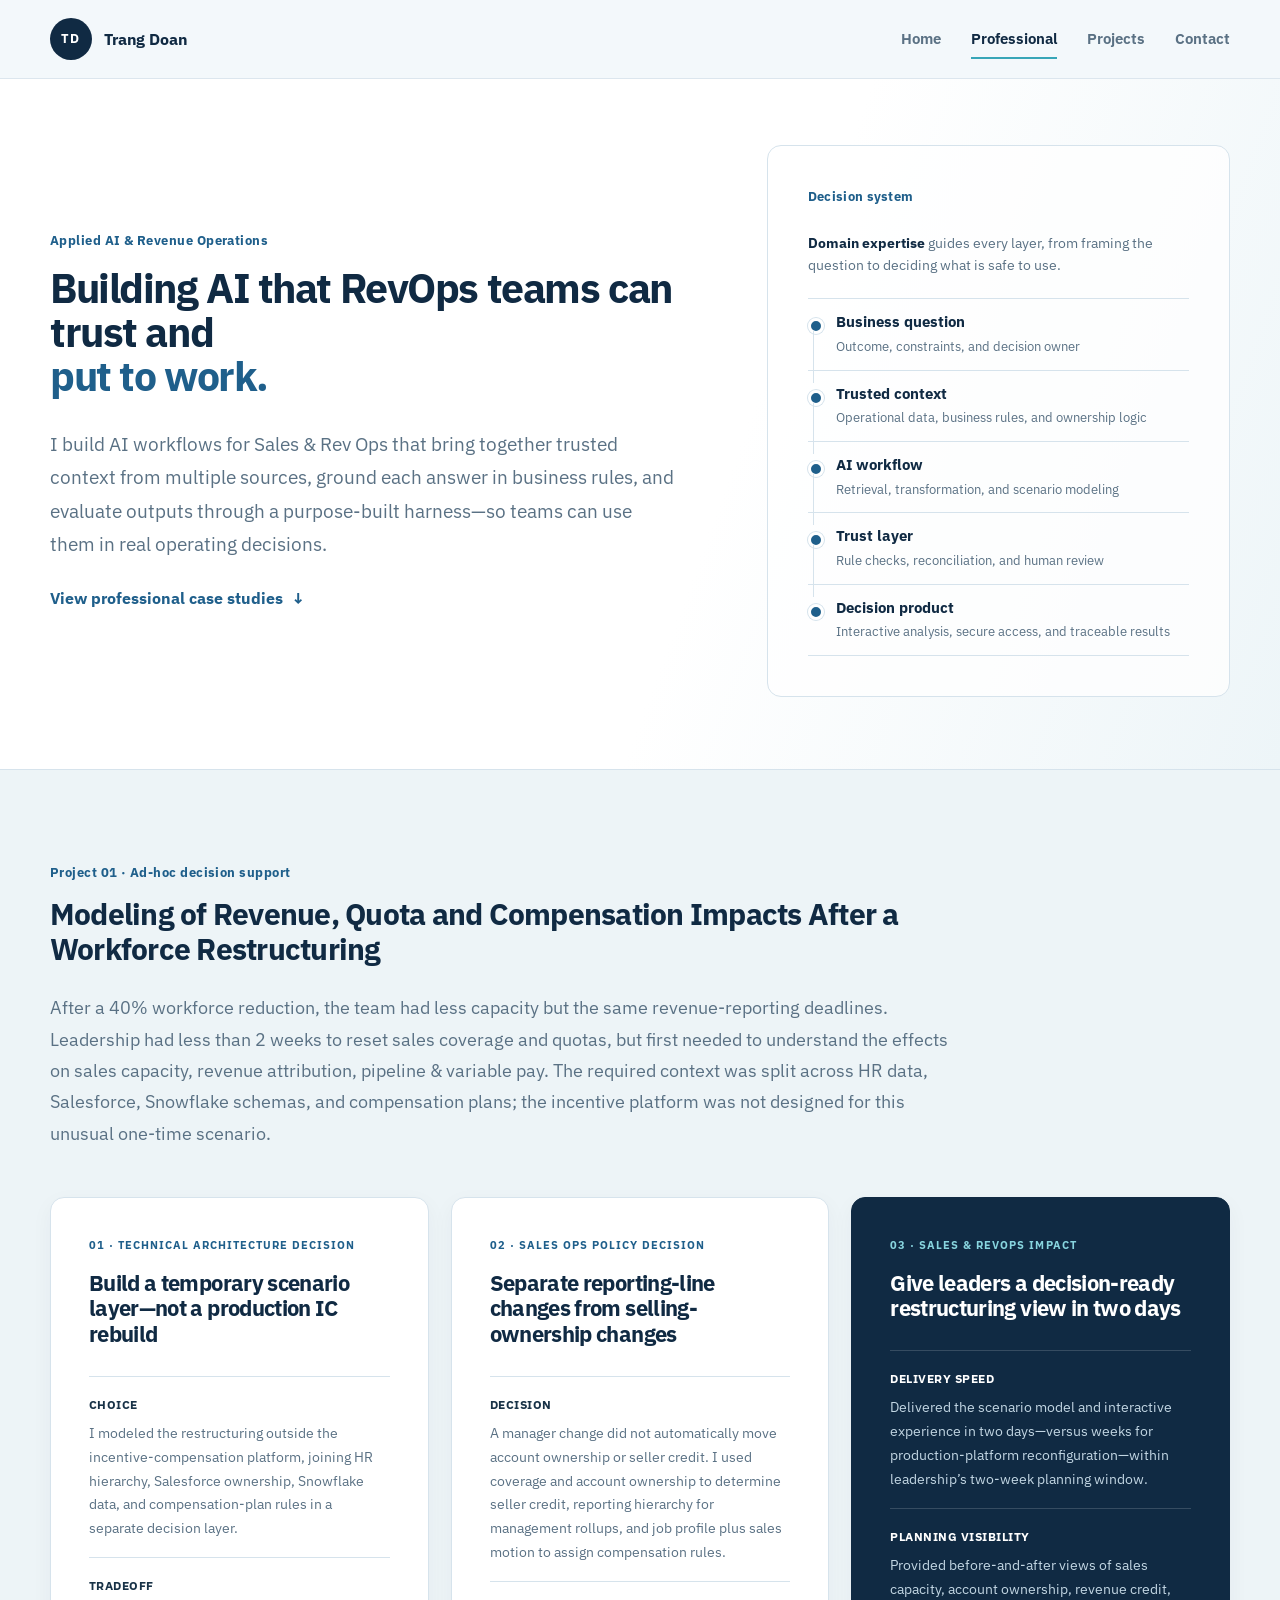
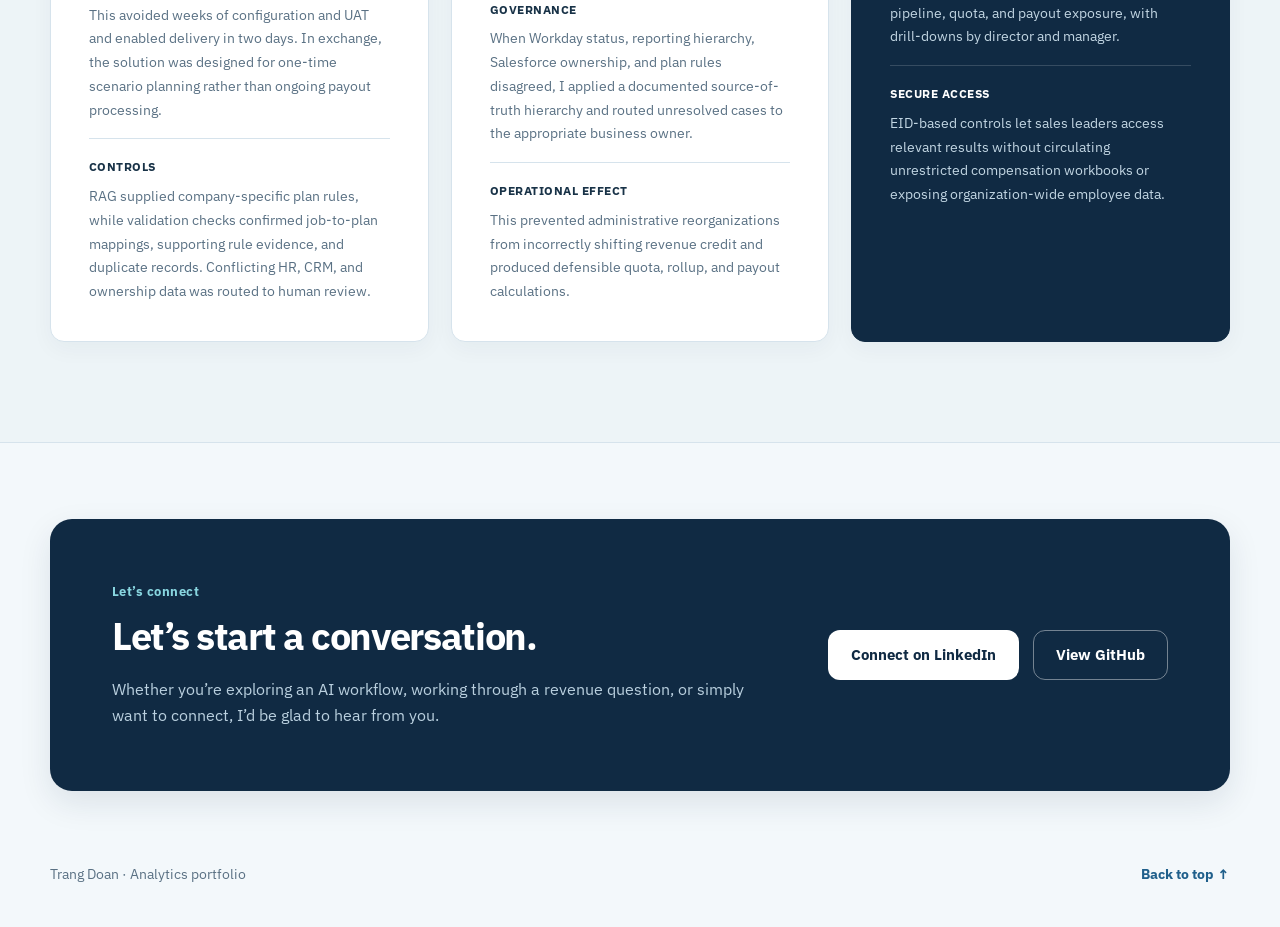
==== work/index.html @ f69b4c70 "Shorten site routes and sharpen RevOps case study" ====
<!DOCTYPE html>
<html lang="en">
	<head>
		<meta charset="utf-8" />
		<meta name="viewport" content="width=device-width, initial-scale=1" />
		<meta name="description" content="Trang Doan's approach to applied AI in Sales and Revenue Operations, with a focus on grounded answers, workflow design, evaluation, and production readiness." />
		<title>Professional Work | Trang Doan</title>
		<link rel="canonical" href="https://ngtra14.github.io/work/" />
		<link rel="stylesheet" href="/assets/css/home.css" />
		<link rel="stylesheet" href="/assets/css/professional.css" />
	</head>
	<body id="top">
		<header class="site-header">
			<div class="nav-shell">
				<a class="brand" href="/" aria-label="Trang Doan, return to homepage">
					<span class="brand-mark" aria-hidden="true">TD</span>
					<span class="brand-name">Trang Doan</span>
				</a>
				<nav aria-label="Primary navigation">
					<a href="/">Home</a>
					<a href="#case-studies" aria-current="page">Professional</a>
					<a href="/projects/">Projects</a>
					<a href="#contact">Contact</a>
				</nav>
			</div>
		</header>

		<main>
			<section class="practice-hero" aria-labelledby="practice-title">
				<div class="practice-hero-shell">
					<div class="practice-hero-copy">
						<p class="section-kicker">Applied AI &amp; Revenue Operations</p>
						<h1 id="practice-title">Building AI that RevOps teams can trust and <span>put to work.</span></h1>
						<p>
							I build AI workflows for Sales & Rev Ops that bring together trusted context from multiple sources, ground each answer in business rules, and evaluate outputs through a purpose-built harness—so teams can use them in real operating decisions.
						</p>
						<a class="text-link" href="#case-studies">View professional case studies <span aria-hidden="true">↓</span></a>
					</div>

					<aside class="answer-system" aria-label="Trang's decision system for applied AI work">
						<p class="answer-system-title">Decision system</p>
						<p class="system-map-note"><strong>Domain expertise</strong> guides every layer, from framing the question to deciding what is safe to use.</p>
						<ol class="operating-principle">
							<li>
								<strong>Business question</strong>
								<span>Outcome, constraints, and decision owner</span>
							</li>
							<li>
								<strong>Trusted context</strong>
								<span>Operational data, business rules, and ownership logic</span>
							</li>
							<li>
								<strong>AI workflow</strong>
								<span>Retrieval, transformation, and scenario modeling</span>
							</li>
							<li>
								<strong>Trust layer</strong>
								<span>Rule checks, reconciliation, and human review</span>
							</li>
							<li>
								<strong>Decision product</strong>
								<span>Interactive analysis, secure access, and traceable results</span>
							</li>
						</ol>
					</aside>
				</div>
			</section>

			<section id="case-studies" class="case-study-space" aria-label="Professional case studies">
				<article id="workforce-restructuring" class="work-case-study" aria-labelledby="project-01-title">
					<header class="case-study-header">
						<p class="section-kicker">Project 01 · Ad-hoc decision support</p>
						<h2 id="project-01-title">Modeling of Revenue, Quota and Compensation Impacts After a Workforce Restructuring</h2>
						<p>
							After a 40% workforce reduction, the team had less capacity but the same revenue-reporting deadlines. Leadership had less than 2 weeks to
							reset sales coverage and quotas, but first needed to understand the effects on sales capacity,
							revenue attribution, pipeline & variable pay. The required context was split across
							HR data, Salesforce, Snowflake schemas, and compensation plans; the incentive platform was not
							designed for this unusual one-time scenario.
						</p>
					</header>

					<div class="case-study-parts">
						<section class="case-study-part" aria-labelledby="technical-decisions-title">
							<p class="part-label">01 · Technical architecture decision</p>
							<h3 id="technical-decisions-title">Build a temporary scenario layer—not a production IC rebuild</h3>
							<dl>
								<div>
									<dt>Choice</dt>
									<dd>I modeled the restructuring outside the incentive-compensation platform, joining HR hierarchy, Salesforce ownership, Snowflake data, and compensation-plan rules in a separate decision layer.</dd>
								</div>
								<div>
									<dt>Tradeoff</dt>
									<dd>This avoided weeks of configuration and UAT and enabled delivery in two days. In exchange, the solution was designed for one-time scenario planning rather than ongoing payout processing.</dd>
								</div>
								<div>
									<dt>Controls</dt>
									<dd>RAG supplied company-specific plan rules, while validation checks confirmed job-to-plan mappings, supporting rule evidence, and duplicate records. Conflicting HR, CRM, and ownership data was routed to human review.</dd>
								</div>
							</dl>
						</section>

						<section class="case-study-part" aria-labelledby="domain-decisions-title">
							<p class="part-label">02 · Sales Ops policy decision</p>
							<h3 id="domain-decisions-title">Separate reporting-line changes from selling-ownership changes</h3>
							<dl>
								<div>
									<dt>Decision</dt>
									<dd>A manager change did not automatically move account ownership or seller credit. I used coverage and account ownership to determine seller credit, reporting hierarchy for management rollups, and job profile plus sales motion to assign compensation rules.</dd>
								</div>
								<div>
									<dt>Governance</dt>
									<dd>When Workday status, reporting hierarchy, Salesforce ownership, and plan rules disagreed, I applied a documented source-of-truth hierarchy and routed unresolved cases to the appropriate business owner.</dd>
								</div>
								<div>
									<dt>Operational effect</dt>
									<dd>This prevented administrative reorganizations from incorrectly shifting revenue credit and produced defensible quota, rollup, and payout calculations.</dd>
								</div>
							</dl>
						</section>

						<section class="case-study-part case-study-part-impact" aria-labelledby="case-impact-title">
							<p class="part-label">03 · Sales &amp; RevOps impact</p>
							<h3 id="case-impact-title">Give leaders a decision-ready restructuring view in two days</h3>
							<dl>
								<div>
									<dt>Delivery speed</dt>
									<dd>Delivered the scenario model and interactive experience in two days—versus weeks for production-platform reconfiguration—within leadership’s two-week planning window.</dd>
								</div>
								<div>
									<dt>Planning visibility</dt>
									<dd>Provided before-and-after views of sales capacity, account ownership, revenue credit, pipeline, quota, and payout exposure, with drill-downs by director and manager.</dd>
								</div>
								<div>
									<dt>Secure access</dt>
									<dd>EID-based controls let sales leaders access relevant results without circulating unrestricted compensation workbooks or exposing organization-wide employee data.</dd>
								</div>
							</dl>
						</section>
					</div>
				</article>
			</section>

			<section id="contact" class="contact-panel" aria-labelledby="contact-title">
				<div>
					<p class="section-kicker">Let’s connect</p>
					<h2 id="contact-title">Let’s start a conversation.</h2>
					<p>Whether you’re exploring an AI workflow, working through a revenue question, or simply want to connect, I’d be glad to hear from you.</p>
				</div>
				<div class="contact-actions">
					<a class="button button-light" href="https://www.linkedin.com/in/ngtra14/" target="_blank" rel="noopener noreferrer">Connect on LinkedIn</a>
					<a class="button button-ghost" href="https://github.com/ngtra14" target="_blank" rel="noopener noreferrer">View GitHub</a>
				</div>
			</section>
		</main>

		<footer class="site-footer">
			<p>Trang Doan · Analytics portfolio</p>
			<a href="#top">Back to top ↑</a>
		</footer>
	</body>
</html>
---- assets/css/home.css ----
@import url("https://fonts.googleapis.com/css2?family=IBM+Plex+Sans:wght@400;500;600;700&display=swap");

:root {
	--navy: #102a43;
	--navy-deep: #081d31;
	--blue: #1f5f8b;
	--cyan: #37a6b8;
	--sky: #d9edf7;
	--mist: #f3f8fb;
	--white: #ffffff;
	--gold: #e9ad4e;
	--ink: #183247;
	--muted: #5a7184;
	--line: #d6e3ec;
	--shadow: 0 16px 40px rgba(16, 42, 67, 0.1);
	--radius-lg: 22px;
	--radius-md: 14px;
}

* {
	box-sizing: border-box;
}

html {
	scroll-behavior: smooth;
}

body {
	margin: 0;
	background: var(--mist);
	color: var(--ink);
	font-family: "IBM Plex Sans", ui-sans-serif, system-ui, -apple-system, BlinkMacSystemFont, "Segoe UI", sans-serif;
	font-size: 16px;
	line-height: 1.65;
}

img {
	display: block;
	max-width: 100%;
}

a {
	color: inherit;
}

a:focus-visible {
	outline: 3px solid var(--gold);
	outline-offset: 4px;
}

.site-header {
	position: sticky;
	top: 0;
	z-index: 20;
	border-bottom: 1px solid rgba(214, 227, 236, 0.8);
	background: rgba(243, 248, 251, 0.9);
	backdrop-filter: blur(16px);
}

.nav-shell {
	display: flex;
	align-items: center;
	justify-content: space-between;
	width: min(1180px, calc(100% - 40px));
	min-height: 78px;
	margin: 0 auto;
}

.brand {
	display: inline-flex;
	align-items: center;
	gap: 12px;
	font-weight: 700;
	text-decoration: none;
}

.brand-mark {
	display: grid;
	width: 42px;
	height: 42px;
	place-items: center;
	border-radius: 50%;
	background: var(--navy);
	color: var(--white);
	font-size: 0.82rem;
	letter-spacing: 0.08em;
}

.brand-name {
	color: var(--navy);
	letter-spacing: -0.01em;
}

nav {
	display: flex;
	align-items: center;
	gap: 30px;
}

nav a {
	position: relative;
	color: var(--muted);
	font-size: 0.92rem;
	font-weight: 650;
	text-decoration: none;
}

nav a::after {
	position: absolute;
	right: 0;
	bottom: -8px;
	left: 0;
	height: 2px;
	background: var(--cyan);
	content: "";
	transform: scaleX(0);
	transform-origin: left;
	transition: transform 180ms ease;
}

nav a:hover {
	color: var(--navy);
}

nav a:hover::after {
	transform: scaleX(1);
}

.hero {
	display: grid;
	grid-template-columns: minmax(0, 1fr) 330px;
	align-items: start;
	gap: clamp(32px, 3vw, 48px);
	width: min(1180px, calc(100% - 40px));
	min-height: 610px;
	margin: 0 auto;
	padding: 68px 0 80px;
}

.eyebrow,
.section-kicker {
	margin: 0 0 14px;
	color: var(--blue);
	font-size: 0.82rem;
	font-weight: 700;
	letter-spacing: 0.035em;
}

.hero h1 {
	max-width: 850px;
	margin: 0;
	color: var(--navy);
	font-size: clamp(3rem, 5vw, 4.35rem);
	font-weight: 700;
	letter-spacing: -0.055em;
	line-height: 1.01;
}

.hero h1 span {
	display: block;
	color: var(--blue);
}

.hero-lede {
	max-width: 670px;
	margin: 30px 0 0;
	color: var(--muted);
	font-size: clamp(1.05rem, 1.5vw, 1.28rem);
	line-height: 1.75;
}

.tag-list {
	display: flex;
	flex-wrap: wrap;
	gap: 10px;
	margin: 28px 0 0;
	padding: 0;
	list-style: none;
}

.hero-actions,
.contact-actions {
	display: flex;
	flex-wrap: wrap;
	gap: 14px;
	margin-top: 34px;
}

.button {
	display: inline-flex;
	min-height: 50px;
	align-items: center;
	justify-content: center;
	padding: 0 22px;
	border: 1px solid transparent;
	border-radius: 12px;
	font-size: 0.92rem;
	font-weight: 700;
	text-decoration: none;
	transition: transform 180ms ease, box-shadow 180ms ease, background-color 180ms ease;
}

.button:hover {
	transform: translateY(-2px);
}

.button-primary {
	background: var(--navy);
	box-shadow: 0 12px 28px rgba(16, 42, 67, 0.2);
	color: var(--white);
}

.button-primary:hover {
	background: var(--blue);
}

.button-secondary {
	border-color: #9ab1c2;
	background: transparent;
	color: var(--navy);
}

.button-secondary:hover {
	border-color: var(--navy);
	background: var(--white);
}

.hero-visual {
	position: relative;
	display: grid;
	width: min(78vw, 330px);
	aspect-ratio: 1;
	justify-self: end;
	margin-top: 48px;
	place-items: center;
}

.portrait-frame {
	position: relative;
	z-index: 2;
	width: 88%;
	aspect-ratio: 1;
	overflow: hidden;
	padding: 12px;
	border: 1px solid rgba(214, 227, 236, 0.95);
	border-radius: 44% 56% 50% 50% / 48% 42% 58% 52%;
	background: linear-gradient(145deg, var(--white), var(--sky));
	box-shadow: var(--shadow);
}

.portrait-frame img {
	width: 100%;
	height: 100%;
	border-radius: inherit;
	object-fit: cover;
	object-position: center 42%;
}

.visual-orbit {
	position: absolute;
	inset: 0;
	width: 100%;
	height: 100%;
	border: 1px solid rgba(31, 95, 139, 0.2);
	border-radius: 50%;
}

.visual-orbit::before,
.visual-orbit::after {
	position: absolute;
	border-radius: 50%;
	content: "";
}

.visual-orbit::before {
	top: 34px;
	right: 42px;
	width: 16px;
	height: 16px;
	background: var(--gold);
}

.visual-orbit::after {
	bottom: 42px;
	left: 22px;
	width: 12px;
	height: 12px;
	background: var(--cyan);
}

.hero-poc-page {
	background: var(--mist);
}

.poc-hero {
	border-bottom: 1px solid var(--line);
	background: linear-gradient(110deg, var(--white) 0%, var(--white) 58%, var(--mist) 100%);
}

.poc-hero-shell {
	display: grid;
	grid-template-columns: minmax(0, 1.35fr) minmax(288px, 0.65fr);
	align-items: center;
	gap: clamp(34px, 5vw, 58px);
	width: min(1180px, calc(100% - 40px));
	min-height: 530px;
	margin: 0 auto;
	padding: 58px 0 64px;
}

.poc-hero-copy {
	max-width: 720px;
}

.poc-hero h1 {
	max-width: 720px;
	margin: 0;
	color: var(--navy);
	font-size: clamp(2.55rem, 3.55vw, 3.35rem);
	font-weight: 700;
	letter-spacing: -0.042em;
	line-height: 1.04;
}

.poc-hero h1 span {
	display: block;
	color: var(--blue);
}

.poc-introduction {
	max-width: 660px;
	margin-top: 24px;
}

.poc-introduction p {
	margin: 0;
	color: var(--muted);
	font-size: 1.04rem;
	line-height: 1.72;
}

.poc-introduction p + p {
	margin-top: 10px;
}

.poc-profile {
	align-self: start;
	justify-self: end;
	width: min(100%, 288px);
	aspect-ratio: 1;
	margin: 50px 0 0;
}

.poc-profile img {
	width: 100%;
	height: 100%;
	border: 1px solid rgba(31, 95, 139, 0.16);
	border-radius: 50%;
	background: var(--white);
	box-shadow: 0 14px 34px rgba(16, 42, 67, 0.1);
	object-fit: cover;
	object-position: center 42%;
}

.section {
	width: min(1180px, calc(100% - 40px));
	margin: 0 auto;
	padding: 112px 0;
}

.section h2,
.contact-panel h2 {
	margin: 0;
	color: var(--navy);
	font-size: clamp(1.85rem, 3vw, 2.75rem);
	letter-spacing: -0.035em;
	line-height: 1.08;
}

.section-heading {
	max-width: 720px;
	margin-bottom: 44px;
}

.section-heading > p:last-child {
	margin: 20px 0 0;
	color: var(--muted);
}

.heading-row {
	display: flex;
	max-width: none;
	align-items: end;
	justify-content: space-between;
	gap: 30px;
}

.heading-row > div {
	max-width: 760px;
}

.project-card h3 {
	margin: 0;
	color: var(--navy);
	font-size: 1.35rem;
	letter-spacing: -0.025em;
}

.text-link {
	display: inline-flex;
	align-items: center;
	gap: 8px;
	color: var(--blue);
	font-weight: 700;
	text-decoration: none;
}

.text-link span {
	transition: transform 180ms ease;
}

.text-link:hover span {
	transform: translateX(4px);
}

.project-grid {
	display: grid;
	grid-template-columns: repeat(3, minmax(0, 1fr));
	gap: 22px;
}

.project-card {
	display: flex;
	min-width: 0;
	flex-direction: column;
	overflow: hidden;
	border: 1px solid var(--line);
	border-radius: var(--radius-md);
	background: var(--white);
	box-shadow: 0 8px 24px rgba(16, 42, 67, 0.055);
	transition: transform 200ms ease, box-shadow 200ms ease;
}

.project-card:hover {
	box-shadow: var(--shadow);
	transform: translateY(-3px);
}

.project-image {
	display: block;
	overflow: hidden;
	aspect-ratio: 3 / 2;
	background: var(--sky);
}

.project-image img {
	width: 100%;
	height: 100%;
	object-fit: cover;
	transition: transform 300ms ease;
}

.project-card:hover .project-image img {
	transform: scale(1.035);
}

.project-body {
	display: flex;
	flex: 1;
	flex-direction: column;
	align-items: flex-start;
	padding: 27px;
}

.tag-list {
	margin: 0 0 18px;
}

.tag-list li {
	padding: 5px 9px;
	border-radius: 999px;
	background: var(--sky);
	color: var(--blue);
	font-size: 0.7rem;
	font-weight: 700;
	letter-spacing: 0.04em;
	text-transform: uppercase;
}

.project-body p {
	margin: 14px 0 24px;
	color: var(--muted);
}

.project-body .text-link {
	margin-top: auto;
}

.professional-preview {
	padding-top: 82px;
	padding-bottom: 24px;
}

.professional-preview .section-heading {
	margin-bottom: 44px;
}

.professional-preview .section-intro {
	max-width: 720px;
	margin: 20px 0 0;
	color: var(--muted);
	font-size: 1.05rem;
}

.professional-project-grid {
	display: grid;
	grid-template-columns: repeat(3, minmax(0, 1fr));
	gap: 22px;
}

.professional-project-grid:has(.professional-home-card:only-child) {
	grid-template-columns: 1fr;
}

.professional-project-grid:has(.professional-home-card:nth-child(2):last-child) {
	grid-template-columns: repeat(2, minmax(0, 1fr));
}

.professional-home-card {
	display: flex;
	min-width: 0;
	flex-direction: column;
	overflow: hidden;
	border: 1px solid var(--line);
	border-radius: var(--radius-md);
	background: var(--white);
	box-shadow: 0 8px 24px rgba(16, 42, 67, 0.06);
	transition: transform 200ms ease, box-shadow 200ms ease;
}

.professional-home-card:hover {
	box-shadow: var(--shadow);
	transform: translateY(-3px);
}

.professional-home-card:only-child {
	display: grid;
	grid-template-columns: minmax(280px, 0.78fr) minmax(0, 1.22fr);
}

.professional-card-visual {
	display: flex;
	min-height: 250px;
	flex-direction: column;
	justify-content: space-between;
	padding: 28px;
	background: var(--navy);
	color: var(--white);
}

.professional-card-visual > p {
	max-width: 260px;
	margin: 0;
	color: #bcd4e2;
	font-size: 0.8rem;
	font-weight: 600;
	letter-spacing: 0.025em;
	line-height: 1.45;
}

.professional-card-visual > div {
	display: grid;
}

.professional-card-visual span,
.professional-card-visual small {
	color: #bcd4e2;
	font-size: 0.78rem;
}

.professional-card-visual strong {
	margin: 2px 0 4px;
	font-size: clamp(2.6rem, 4vw, 3.5rem);
	letter-spacing: -0.05em;
	line-height: 1;
}

.professional-home-card-body {
	display: flex;
	flex: 1;
	flex-direction: column;
	align-items: flex-start;
	padding: 27px;
}

.professional-home-card-body h3 {
	margin: 0;
	color: var(--navy);
	font-size: 1.35rem;
	letter-spacing: -0.025em;
	line-height: 1.25;
}

.professional-home-card-body > p {
	margin: 14px 0 24px;
	color: var(--muted);
}

.professional-home-card-body .text-link {
	margin-top: auto;
}

.contact-panel {
	display: grid;
	grid-template-columns: minmax(0, 1.25fr) auto;
	align-items: center;
	gap: 50px;
	width: min(1180px, calc(100% - 40px));
	margin: 0 auto 72px;
	padding: 62px;
	border-radius: var(--radius-lg);
	background: var(--navy);
	box-shadow: 0 12px 32px rgba(16, 42, 67, 0.1);
}

.contact-panel .section-kicker {
	color: #88d5df;
}

.contact-panel h2 {
	max-width: 760px;
	color: var(--white);
	font-size: clamp(1.8rem, 3vw, 2.7rem);
}

.contact-panel p:not(.section-kicker) {
	margin: 18px 0 0;
	color: #bad0df;
}

.contact-actions {
	justify-content: flex-end;
	margin-top: 0;
}

.button-light {
	background: var(--white);
	color: var(--navy);
}

.button-ghost {
	border-color: rgba(255, 255, 255, 0.42);
	color: var(--white);
}

.button-ghost:hover {
	background: rgba(255, 255, 255, 0.1);
}

.site-footer {
	display: flex;
	align-items: center;
	justify-content: space-between;
	width: min(1180px, calc(100% - 40px));
	margin: 0 auto;
	padding: 0 0 42px;
	color: var(--muted);
	font-size: 0.85rem;
}

.site-footer p {
	margin: 0;
}

.site-footer a {
	color: var(--blue);
	font-weight: 700;
	text-decoration: none;
}

@media (max-width: 960px) {
	.poc-hero-shell {
		grid-template-columns: 1fr;
		gap: 40px;
	}

	.poc-profile {
		align-self: auto;
		justify-self: center;
		margin-top: 0;
	}

	.hero {
		grid-template-columns: 1fr;
		gap: 24px;
		padding-top: 68px;
	}

	.hero-copy {
		max-width: 760px;
	}

	.hero-visual {
		justify-self: center;
		margin-top: 8px;
	}

	.project-grid {
		grid-template-columns: repeat(2, minmax(0, 1fr));
	}

	.professional-project-grid {
		grid-template-columns: repeat(2, minmax(0, 1fr));
	}

	.project-card:last-child {
		grid-column: 1 / -1;
		width: calc(50% - 11px);
	}

	.contact-panel {
		grid-template-columns: 1fr;
	}

	.contact-actions {
		justify-content: flex-start;
	}
}

@media (max-width: 720px) {
	.nav-shell {
		align-items: flex-start;
		flex-direction: column;
		gap: 14px;
		padding: 14px 0 16px;
	}

	nav {
		width: 100%;
		justify-content: space-between;
		gap: 12px;
	}

	nav a {
		font-size: 0.82rem;
	}

	.hero {
		min-height: 0;
		padding: 58px 0 74px;
	}

	.poc-hero-shell {
		min-height: 0;
		padding: 52px 0 62px;
	}

	.poc-hero h1 {
		font-size: clamp(2.25rem, 8.5vw, 2.85rem);
	}

	.poc-profile {
		width: min(100%, 250px);
	}

	.hero h1 {
		font-size: clamp(2.65rem, 11vw, 4rem);
	}

	.hero-visual {
		margin-top: 4px;
	}

	.section {
		padding-top: 78px;
		padding-bottom: 78px;
	}

	.heading-row {
		align-items: flex-start;
		flex-direction: column;
	}

	.project-grid {
		grid-template-columns: 1fr;
	}

	.professional-project-grid {
		grid-template-columns: 1fr;
	}

	.professional-home-card:only-child {
		grid-template-columns: 1fr;
	}

	.project-card:last-child {
		grid-column: auto;
		width: auto;
	}

	.contact-panel {
		padding: 42px 28px;
	}

	.professional-preview {
		padding-top: 78px;
		padding-bottom: 0;
	}
}

@media (max-width: 480px) {
	.nav-shell,
	.hero,
	.section,
	.contact-panel,
	.site-footer {
		width: min(1180px, calc(100% - 28px));
	}

	.poc-hero-shell {
		width: min(1180px, calc(100% - 28px));
	}

	.poc-introduction p {
		font-size: 1rem;
	}

	.poc-profile {
		width: min(100%, 230px);
	}

	.brand-name {
		display: none;
	}

	.nav-shell {
		align-items: center;
		flex-direction: row;
	}

	nav {
		width: auto;
		gap: 14px;
	}

	nav a {
		font-size: 0.76rem;
	}

	.hero-lede {
		font-size: 1rem;
	}

	.hero-actions,
	.contact-actions {
		align-items: stretch;
		flex-direction: column;
	}

	.button {
		width: 100%;
	}

	.site-footer {
		align-items: flex-start;
		flex-direction: column;
		gap: 10px;
	}
}

@media (prefers-reduced-motion: reduce) {
	html {
		scroll-behavior: auto;
	}

	*,
	*::before,
	*::after {
		scroll-behavior: auto !important;
		transition-duration: 0.01ms !important;
	}
}
---- assets/css/professional.css ----
nav a[aria-current="page"] {
	color: var(--navy);
}

nav a[aria-current="page"]::after {
	transform: scaleX(1);
}

.practice-hero {
	border-bottom: 1px solid var(--line);
	background: linear-gradient(110deg, var(--white) 0%, var(--white) 57%, #edf5f8 100%);
}

.practice-hero-shell {
	display: grid;
	grid-template-columns: minmax(0, 1.15fr) minmax(320px, 0.85fr);
	align-items: center;
	gap: clamp(44px, 7vw, 92px);
	width: min(1180px, calc(100% - 40px));
	min-height: 570px;
	margin: 0 auto;
	padding: 66px 0 72px;
}

.practice-hero h1 {
	max-width: 760px;
	margin: 0;
	color: var(--navy);
	font-size: clamp(2.35rem, 3.2vw, 3.1rem);
	font-weight: 700;
	letter-spacing: -0.035em;
	line-height: 1.08;
}

.practice-hero h1 span {
	display: block;
	color: var(--blue);
}

.practice-hero-copy > p:not(.section-kicker) {
	max-width: 720px;
	margin: 28px 0 24px;
	color: var(--muted);
	font-size: clamp(1.05rem, 1.5vw, 1.22rem);
	line-height: 1.75;
}

.answer-system {
	padding: clamp(28px, 3.5vw, 40px);
	border: 1px solid var(--line);
	border-radius: var(--radius-md);
	background: rgba(255, 255, 255, 0.78);
}

.answer-system-title {
	margin: 0 0 24px;
	color: var(--blue);
	font-size: 0.82rem;
	font-weight: 700;
	letter-spacing: 0.025em;
}

.system-map-note {
	margin: 0 0 22px;
	color: var(--muted);
	font-size: 0.9rem;
	line-height: 1.55;
}

.system-map-note strong {
	color: var(--navy);
}

.operating-principle {
	display: grid;
	gap: 0;
	margin: 0;
	padding: 0;
	list-style: none;
}

.operating-principle li {
	position: relative;
	display: grid;
	gap: 4px;
	padding: 13px 0 13px 28px;
	border-top: 1px solid var(--line);
	color: var(--muted);
	font-size: 0.88rem;
	line-height: 1.4;
}

.operating-principle li:last-child {
	border-bottom: 1px solid var(--line);
}

.operating-principle li::before {
	position: absolute;
	top: 19px;
	left: 0;
	width: 10px;
	height: 10px;
	border: 3px solid var(--white);
	border-radius: 50%;
	background: var(--blue);
	box-shadow: 0 0 0 1px var(--line);
	content: "";
}

.operating-principle li:not(:last-child)::after {
	position: absolute;
	top: 31px;
	bottom: -13px;
	left: 5px;
	width: 1px;
	background: var(--line);
	content: "";
}

.operating-principle strong {
	color: var(--navy);
	font-size: 0.93rem;
	font-weight: 700;
}

.operating-principle span {
	color: var(--muted);
	font-size: 0.84rem;
	line-height: 1.45;
}

.case-study-space {
	margin-bottom: 76px;
	border-bottom: 1px solid var(--line);
	background: #edf4f7;
}

.work-case-study {
	width: min(1180px, calc(100% - 40px));
	margin: 0 auto;
	padding: 92px 0 100px;
	scroll-margin-top: 88px;
}

.work-case-study + .work-case-study {
	border-top: 1px solid var(--line);
}

.case-study-header {
	max-width: 920px;
}

.case-study-header h1,
.case-study-header h2 {
	margin: 0;
	color: var(--navy);
	font-size: clamp(1.8rem, 2.35vw, 2.25rem);
	letter-spacing: -0.025em;
	line-height: 1.16;
}

.case-study-header > p:last-child {
	margin: 25px 0 0;
	color: var(--muted);
	font-size: clamp(1rem, 1.4vw, 1.12rem);
	line-height: 1.75;
}

.case-study-parts {
	display: grid;
	grid-template-columns: repeat(3, minmax(0, 1fr));
	align-items: stretch;
	gap: 22px;
	margin-top: 48px;
}

.case-study-part {
	padding: clamp(28px, 3.2vw, 38px);
	border: 1px solid var(--line);
	border-radius: var(--radius-md);
	background: var(--white);
	box-shadow: 0 7px 22px rgba(16, 42, 67, 0.045);
}

.part-label {
	margin: 0 0 16px;
	color: var(--blue);
	font-size: 0.7rem;
	font-weight: 700;
	letter-spacing: 0.09em;
	text-transform: uppercase;
}

.case-study-part h2,
.case-study-part h3 {
	margin: 0;
	color: var(--navy);
	font-size: clamp(1.3rem, 1.7vw, 1.55rem);
	letter-spacing: -0.03em;
	line-height: 1.18;
}

.case-study-part dl {
	margin: 28px 0 0;
}

.case-study-part dl div {
	padding: 17px 0;
	border-top: 1px solid var(--line);
}

.case-study-part dl div:last-child {
	padding-bottom: 0;
}

.case-study-part dt {
	color: var(--ink);
	font-size: 0.78rem;
	font-weight: 700;
	letter-spacing: 0.04em;
	text-transform: uppercase;
}

.case-study-part dd {
	margin: 7px 0 0;
	color: var(--muted);
	font-size: 0.9rem;
	line-height: 1.65;
}

.case-study-part-impact {
	border-color: var(--navy);
	background: var(--navy);
}

.case-study-part-impact .part-label {
	color: #88d5df;
}

.case-study-part-impact h2,
.case-study-part-impact h3,
.case-study-part-impact dt {
	color: var(--white);
}

.case-study-part-impact dl div {
	border-color: rgba(255, 255, 255, 0.16);
}

.case-study-part-impact dd {
	color: #c2d6e3;
}

.case-study-back {
	margin-bottom: 34px;
}

.case-study-detail .work-case-study {
	padding-top: 60px;
}

@media (max-width: 900px) {
	.practice-hero-shell {
		grid-template-columns: 1fr;
	}

	.practice-hero-copy {
		max-width: 780px;
	}

	.answer-system {
		width: min(100%, 580px);
	}

	.case-study-parts {
		grid-template-columns: 1fr;
	}

	.case-study-part {
		padding: 34px;
	}

	.case-study-part h2,
	.case-study-part h3 {
		max-width: 700px;
	}

	.case-study-part dl {
		display: grid;
		grid-template-columns: repeat(3, minmax(0, 1fr));
		gap: 18px;
	}

	.case-study-part dl div,
	.case-study-part dl div:last-child {
		padding: 17px 0 0;
	}
}

@media (max-width: 720px) {
	.practice-hero-shell {
		min-height: 0;
		padding: 64px 0 70px;
	}

	.practice-hero h1 {
		font-size: clamp(2.2rem, 8.5vw, 2.75rem);
	}

	.case-study-space {
		margin-bottom: 60px;
	}

	.work-case-study {
		padding: 68px 0 76px;
	}

	.case-study-parts {
		margin-top: 38px;
	}

	.case-study-part dl {
		display: block;
	}

	.case-study-part dl div,
	.case-study-part dl div:last-child {
		padding: 17px 0;
	}

}

@media (max-width: 480px) {
	.practice-hero-shell,
	.work-case-study {
		width: min(1180px, calc(100% - 28px));
	}

	.answer-system,
	.case-study-part {
		padding: 26px 22px;
	}
}
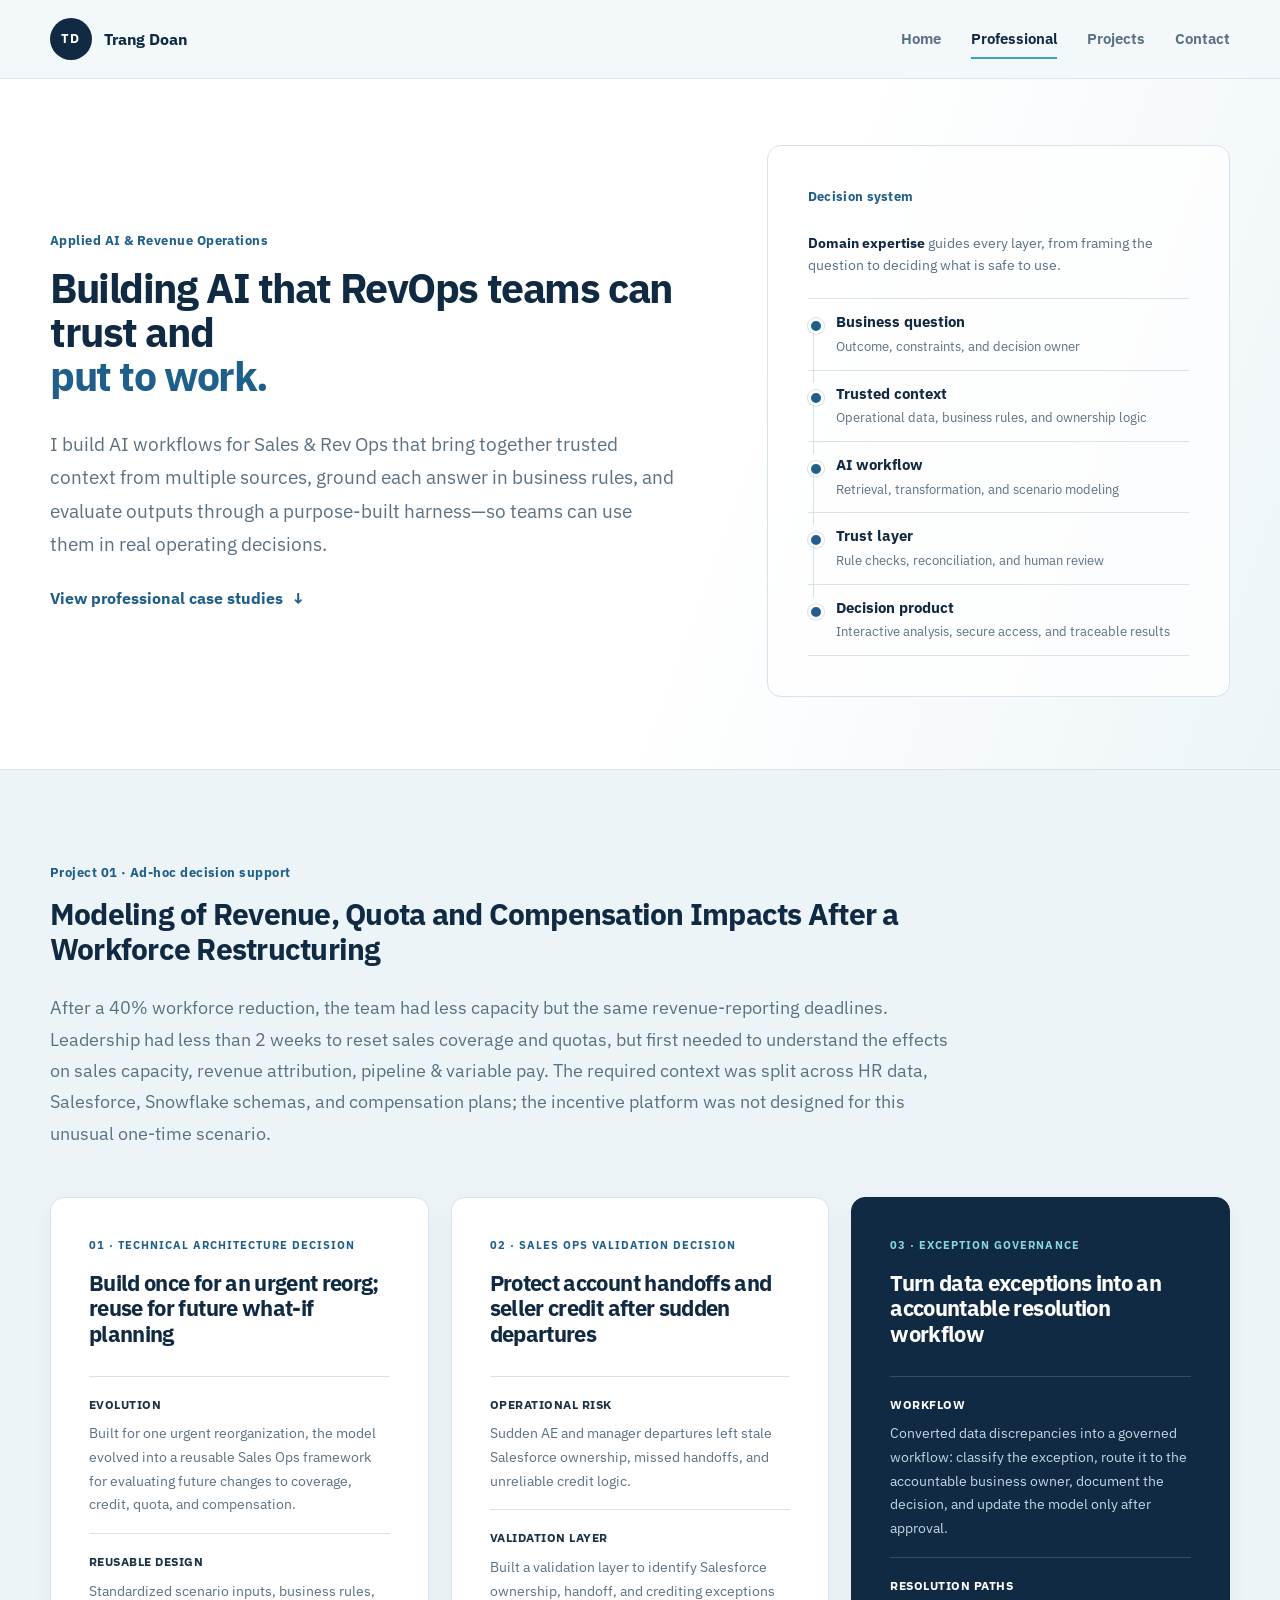
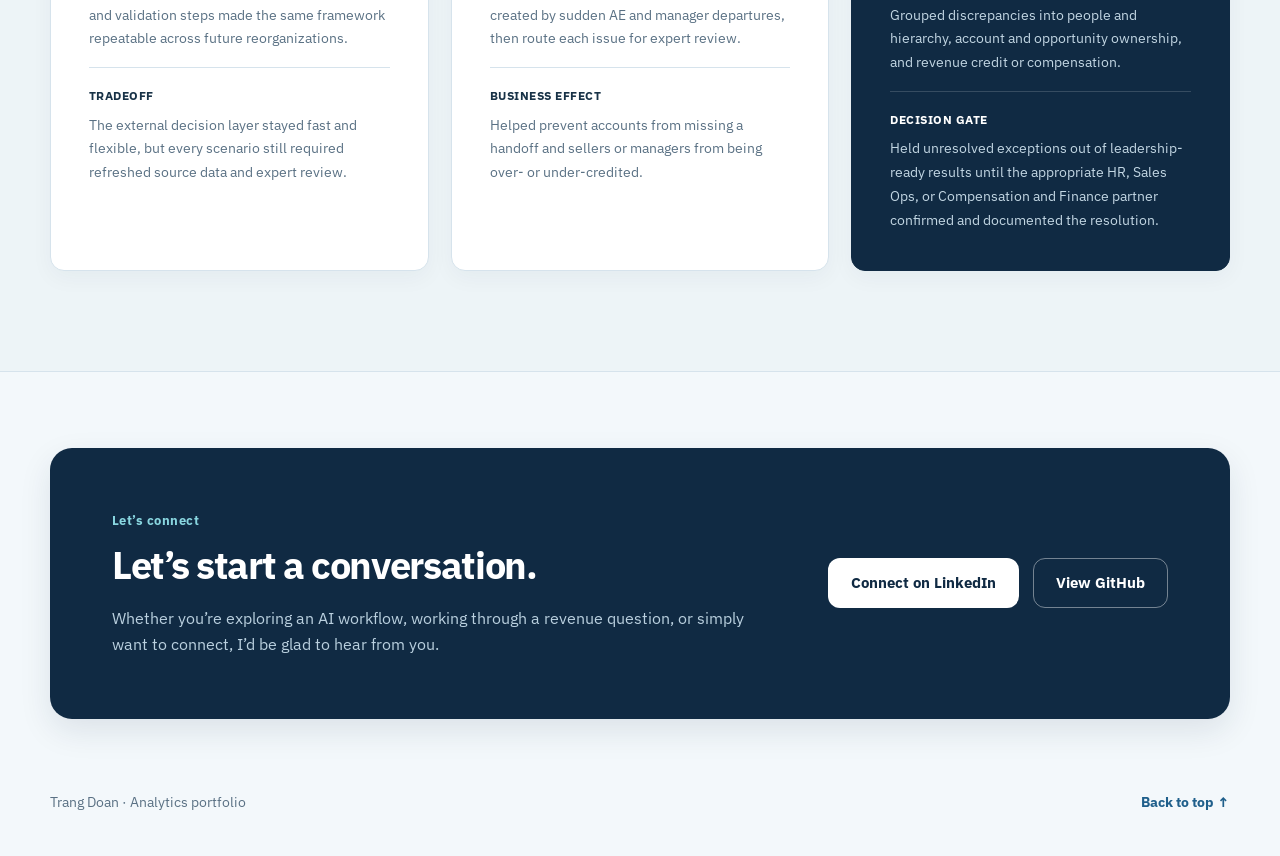
==== commit 72205c9a: "Refine reorg case study narrative" ====
--- a/work/index.html
+++ b/work/index.html
@@ -83,57 +83,57 @@
 					<div class="case-study-parts">
 						<section class="case-study-part" aria-labelledby="technical-decisions-title">
 							<p class="part-label">01 · Technical architecture decision</p>
-							<h3 id="technical-decisions-title">Build a temporary scenario layer—not a production IC rebuild</h3>
+							<h3 id="technical-decisions-title">Build once for an urgent reorg; reuse for future what-if planning</h3>
 							<dl>
 								<div>
-									<dt>Choice</dt>
-									<dd>I modeled the restructuring outside the incentive-compensation platform, joining HR hierarchy, Salesforce ownership, Snowflake data, and compensation-plan rules in a separate decision layer.</dd>
+									<dt>Evolution</dt>
+									<dd>Built for one urgent reorganization, the model evolved into a reusable Sales Ops framework for evaluating future changes to coverage, credit, quota, and compensation.</dd>
+								</div>
+								<div>
+									<dt>Reusable design</dt>
+									<dd>Standardized scenario inputs, business rules, and validation steps made the same framework repeatable across future reorganizations.</dd>
 								</div>
 								<div>
 									<dt>Tradeoff</dt>
-									<dd>This avoided weeks of configuration and UAT and enabled delivery in two days. In exchange, the solution was designed for one-time scenario planning rather than ongoing payout processing.</dd>
-								</div>
-								<div>
-									<dt>Controls</dt>
-									<dd>RAG supplied company-specific plan rules, while validation checks confirmed job-to-plan mappings, supporting rule evidence, and duplicate records. Conflicting HR, CRM, and ownership data was routed to human review.</dd>
+									<dd>The external decision layer stayed fast and flexible, but every scenario still required refreshed source data and expert review.</dd>
 								</div>
 							</dl>
 						</section>
 
 						<section class="case-study-part" aria-labelledby="domain-decisions-title">
-							<p class="part-label">02 · Sales Ops policy decision</p>
-							<h3 id="domain-decisions-title">Separate reporting-line changes from selling-ownership changes</h3>
+							<p class="part-label">02 · Sales Ops validation decision</p>
+							<h3 id="domain-decisions-title">Protect account handoffs and seller credit after sudden departures</h3>
 							<dl>
 								<div>
-									<dt>Decision</dt>
-									<dd>A manager change did not automatically move account ownership or seller credit. I used coverage and account ownership to determine seller credit, reporting hierarchy for management rollups, and job profile plus sales motion to assign compensation rules.</dd>
+									<dt>Operational risk</dt>
+									<dd>Sudden AE and manager departures left stale Salesforce ownership, missed handoffs, and unreliable credit logic.</dd>
 								</div>
 								<div>
-									<dt>Governance</dt>
-									<dd>When Workday status, reporting hierarchy, Salesforce ownership, and plan rules disagreed, I applied a documented source-of-truth hierarchy and routed unresolved cases to the appropriate business owner.</dd>
+									<dt>Validation layer</dt>
+									<dd>Built a validation layer to identify Salesforce ownership, handoff, and crediting exceptions created by sudden AE and manager departures, then route each issue for expert review.</dd>
 								</div>
 								<div>
-									<dt>Operational effect</dt>
-									<dd>This prevented administrative reorganizations from incorrectly shifting revenue credit and produced defensible quota, rollup, and payout calculations.</dd>
+									<dt>Business effect</dt>
+									<dd>Helped prevent accounts from missing a handoff and sellers or managers from being over- or under-credited.</dd>
 								</div>
 							</dl>
 						</section>
 
 						<section class="case-study-part case-study-part-impact" aria-labelledby="case-impact-title">
-							<p class="part-label">03 · Sales &amp; RevOps impact</p>
-							<h3 id="case-impact-title">Give leaders a decision-ready restructuring view in two days</h3>
+							<p class="part-label">03 · Exception governance</p>
+							<h3 id="case-impact-title">Turn data exceptions into an accountable resolution workflow</h3>
 							<dl>
 								<div>
-									<dt>Delivery speed</dt>
-									<dd>Delivered the scenario model and interactive experience in two days—versus weeks for production-platform reconfiguration—within leadership’s two-week planning window.</dd>
+									<dt>Workflow</dt>
+									<dd>Converted data discrepancies into a governed workflow: classify the exception, route it to the accountable business owner, document the decision, and update the model only after approval.</dd>
 								</div>
 								<div>
-									<dt>Planning visibility</dt>
-									<dd>Provided before-and-after views of sales capacity, account ownership, revenue credit, pipeline, quota, and payout exposure, with drill-downs by director and manager.</dd>
+									<dt>Resolution paths</dt>
+									<dd>Grouped discrepancies into people and hierarchy, account and opportunity ownership, and revenue credit or compensation.</dd>
 								</div>
 								<div>
-									<dt>Secure access</dt>
-									<dd>EID-based controls let sales leaders access relevant results without circulating unrestricted compensation workbooks or exposing organization-wide employee data.</dd>
+									<dt>Decision gate</dt>
+									<dd>Held unresolved exceptions out of leadership-ready results until the appropriate HR, Sales Ops, or Compensation and Finance partner confirmed and documented the resolution.</dd>
 								</div>
 							</dl>
 						</section>
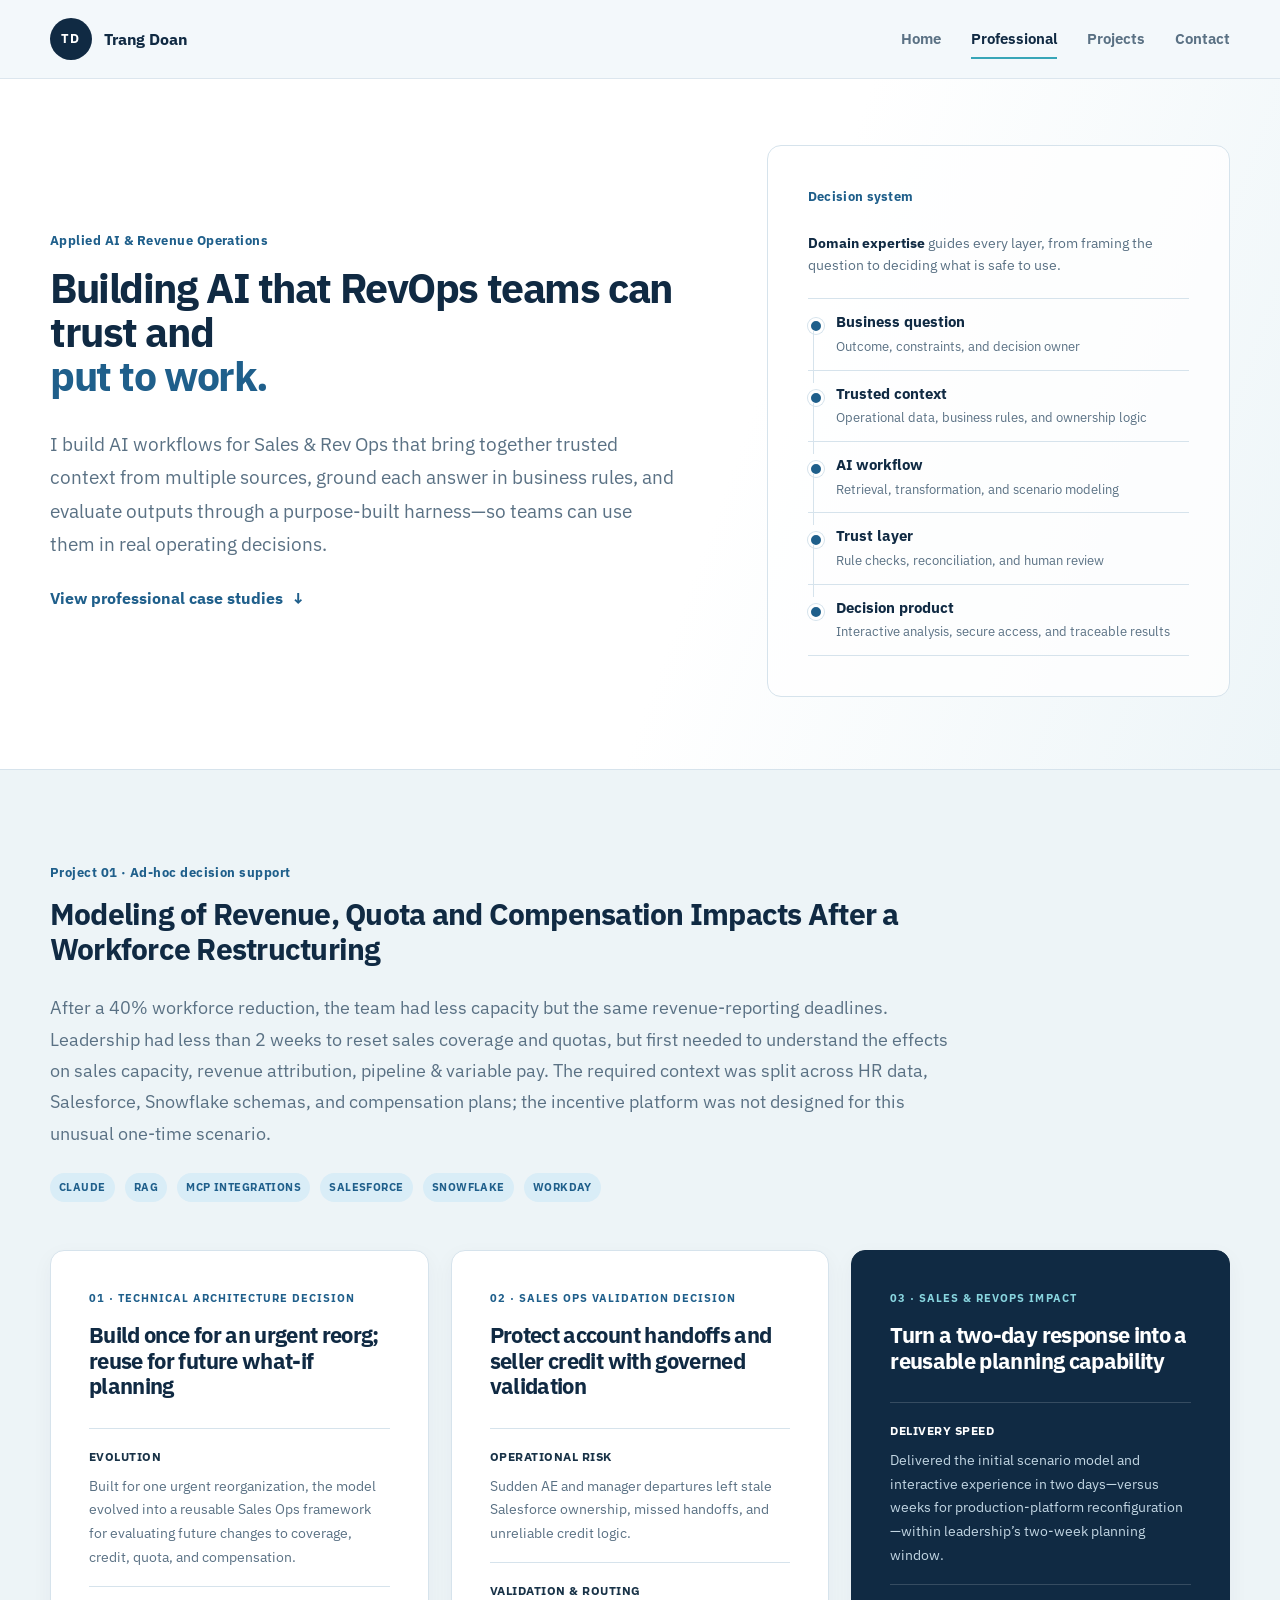
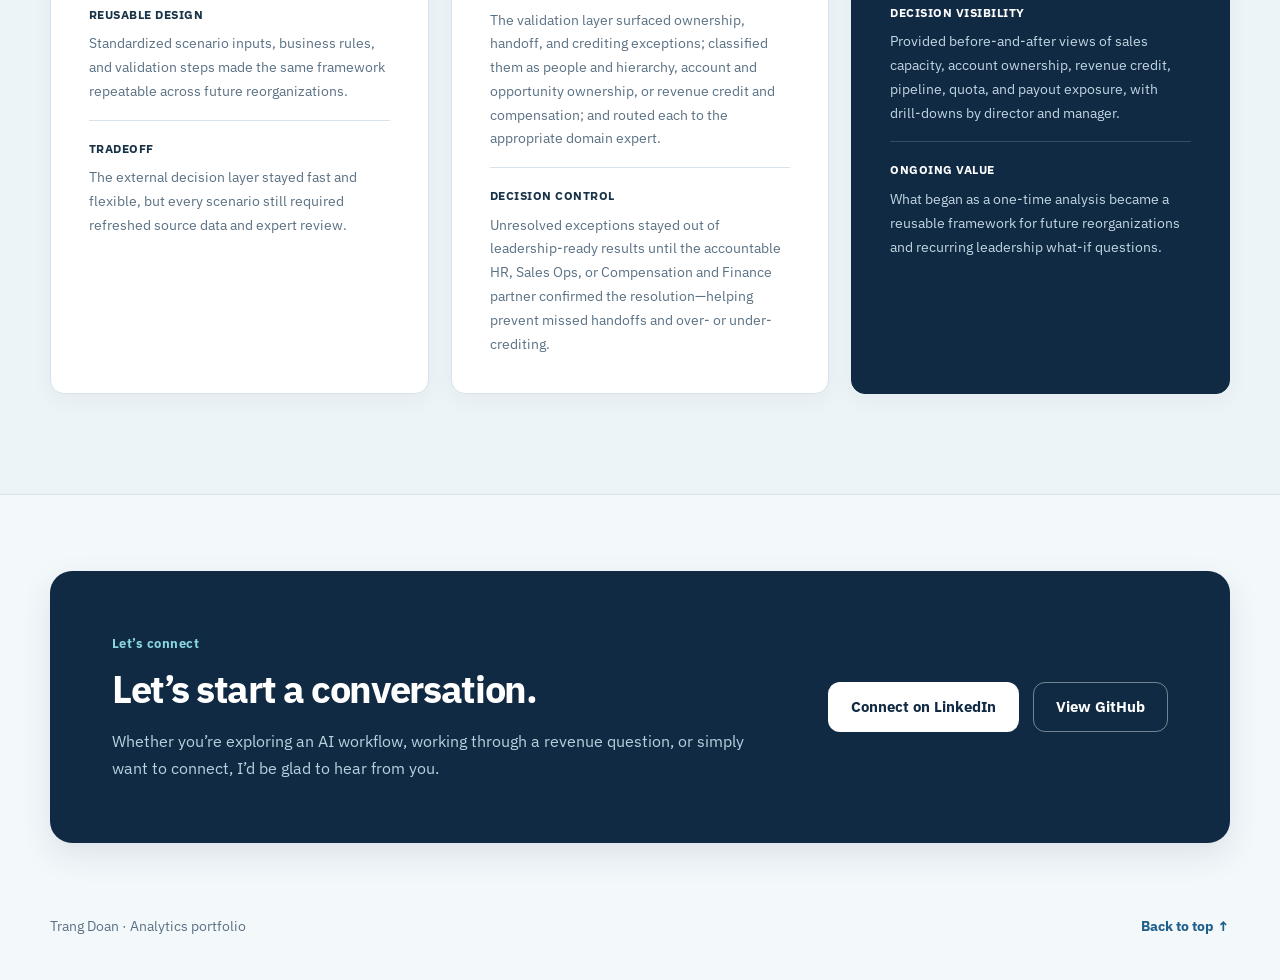
==== commit 44243cfc: "Merge validation governance and restore impact" ====
--- a/work/index.html
+++ b/work/index.html
@@ -78,6 +78,14 @@
 							HR data, Salesforce, Snowflake schemas, and compensation plans; the incentive platform was not
 							designed for this unusual one-time scenario.
 						</p>
+						<ul class="tag-list case-study-tech" aria-label="Technology and systems used">
+							<li>Claude</li>
+							<li>RAG</li>
+							<li>MCP integrations</li>
+							<li>Salesforce</li>
+							<li>Snowflake</li>
+							<li>Workday</li>
+						</ul>
 					</header>
 
 					<div class="case-study-parts">
@@ -102,38 +110,38 @@
 
 						<section class="case-study-part" aria-labelledby="domain-decisions-title">
 							<p class="part-label">02 · Sales Ops validation decision</p>
-							<h3 id="domain-decisions-title">Protect account handoffs and seller credit after sudden departures</h3>
+							<h3 id="domain-decisions-title">Protect account handoffs and seller credit with governed validation</h3>
 							<dl>
 								<div>
 									<dt>Operational risk</dt>
 									<dd>Sudden AE and manager departures left stale Salesforce ownership, missed handoffs, and unreliable credit logic.</dd>
 								</div>
 								<div>
-									<dt>Validation layer</dt>
-									<dd>Built a validation layer to identify Salesforce ownership, handoff, and crediting exceptions created by sudden AE and manager departures, then route each issue for expert review.</dd>
+									<dt>Validation &amp; routing</dt>
+									<dd>The validation layer surfaced ownership, handoff, and crediting exceptions; classified them as people and hierarchy, account and opportunity ownership, or revenue credit and compensation; and routed each to the appropriate domain expert.</dd>
 								</div>
 								<div>
-									<dt>Business effect</dt>
-									<dd>Helped prevent accounts from missing a handoff and sellers or managers from being over- or under-credited.</dd>
+									<dt>Decision control</dt>
+									<dd>Unresolved exceptions stayed out of leadership-ready results until the accountable HR, Sales Ops, or Compensation and Finance partner confirmed the resolution—helping prevent missed handoffs and over- or under-crediting.</dd>
 								</div>
 							</dl>
 						</section>
 
 						<section class="case-study-part case-study-part-impact" aria-labelledby="case-impact-title">
-							<p class="part-label">03 · Exception governance</p>
-							<h3 id="case-impact-title">Turn data exceptions into an accountable resolution workflow</h3>
+							<p class="part-label">03 · Sales &amp; RevOps impact</p>
+							<h3 id="case-impact-title">Turn a two-day response into a reusable planning capability</h3>
 							<dl>
 								<div>
-									<dt>Workflow</dt>
-									<dd>Converted data discrepancies into a governed workflow: classify the exception, route it to the accountable business owner, document the decision, and update the model only after approval.</dd>
+									<dt>Delivery speed</dt>
+									<dd>Delivered the initial scenario model and interactive experience in two days—versus weeks for production-platform reconfiguration—within leadership’s two-week planning window.</dd>
 								</div>
 								<div>
-									<dt>Resolution paths</dt>
-									<dd>Grouped discrepancies into people and hierarchy, account and opportunity ownership, and revenue credit or compensation.</dd>
+									<dt>Decision visibility</dt>
+									<dd>Provided before-and-after views of sales capacity, account ownership, revenue credit, pipeline, quota, and payout exposure, with drill-downs by director and manager.</dd>
 								</div>
 								<div>
-									<dt>Decision gate</dt>
-									<dd>Held unresolved exceptions out of leadership-ready results until the appropriate HR, Sales Ops, or Compensation and Finance partner confirmed and documented the resolution.</dd>
+									<dt>Ongoing value</dt>
+									<dd>What began as a one-time analysis became a reusable framework for future reorganizations and recurring leadership what-if questions.</dd>
 								</div>
 							</dl>
 						</section>
--- a/assets/css/professional.css
+++ b/assets/css/professional.css
@@ -159,11 +159,15 @@
 	line-height: 1.16;
 }
 
-.case-study-header > p:last-child {
+.case-study-header > p:last-of-type {
 	margin: 25px 0 0;
 	color: var(--muted);
 	font-size: clamp(1rem, 1.4vw, 1.12rem);
 	line-height: 1.75;
+}
+
+.case-study-tech {
+	margin: 24px 0 0;
 }
 
 .case-study-parts {
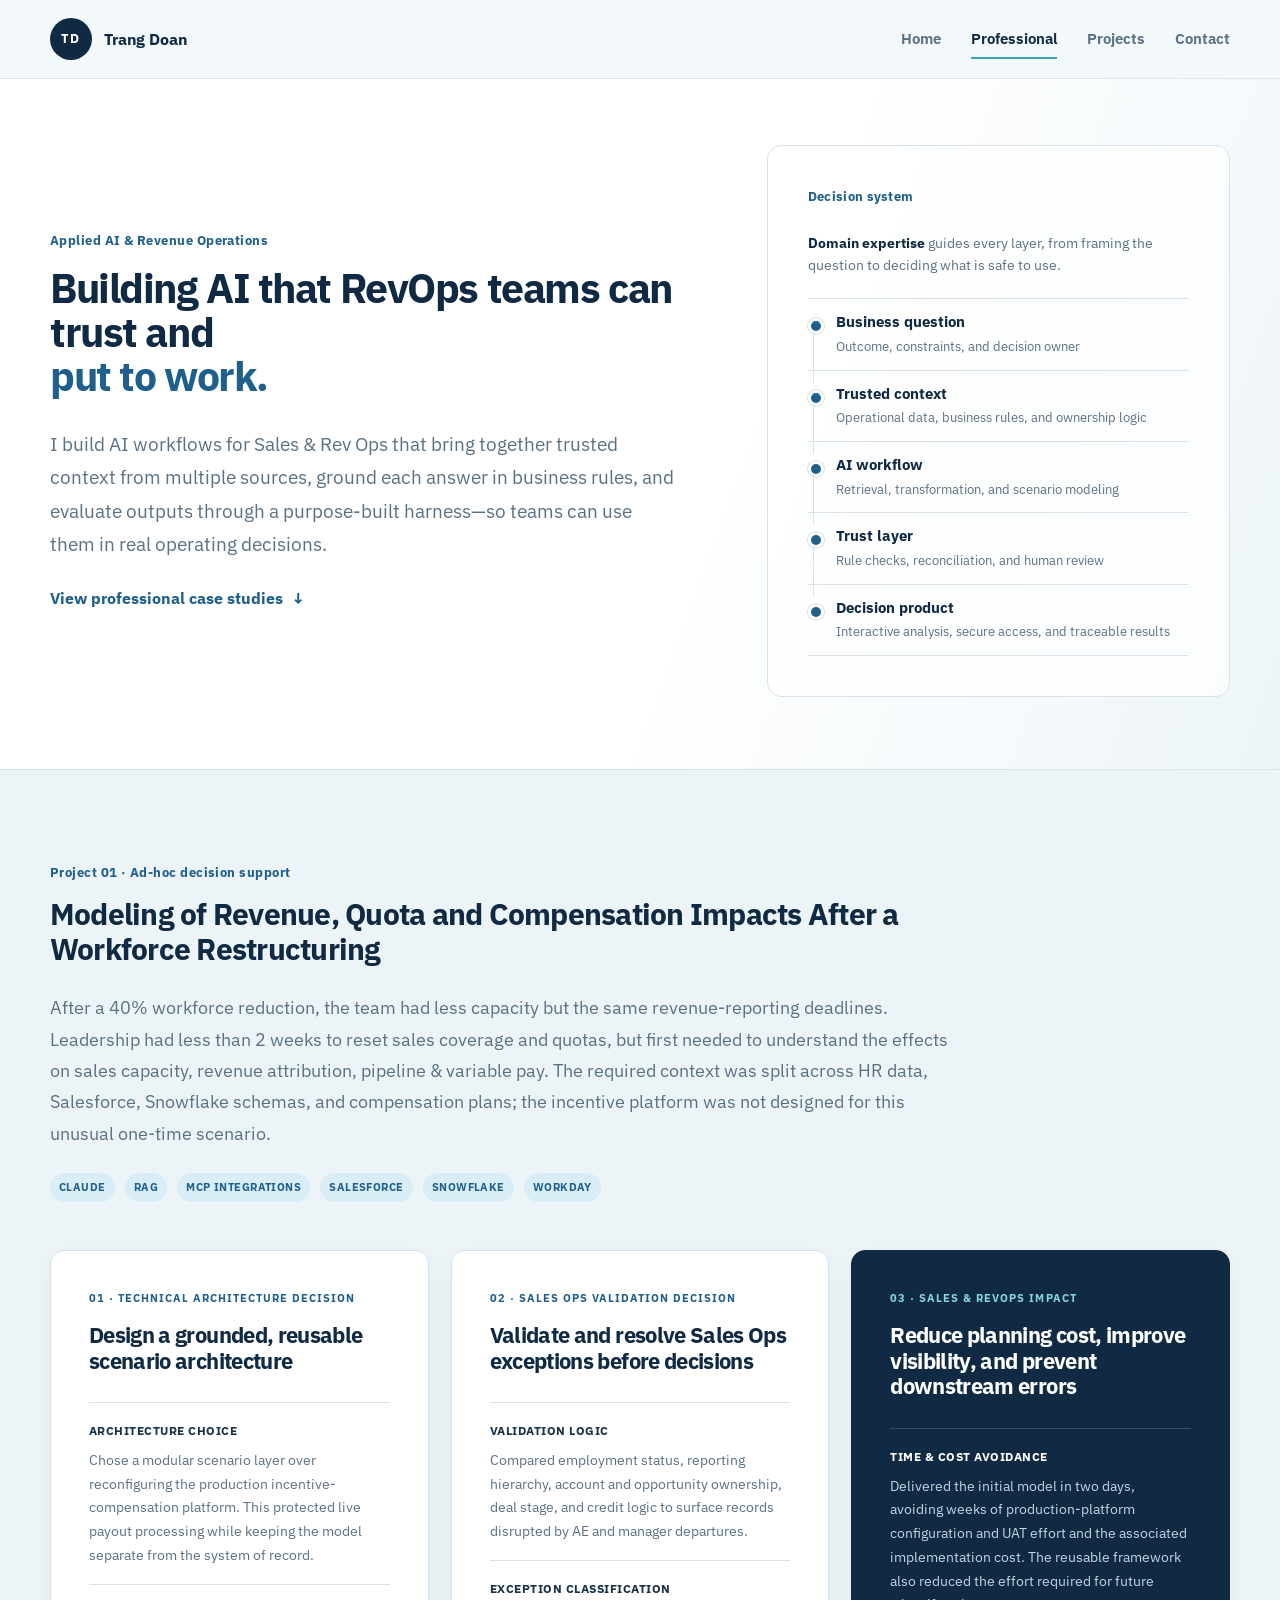
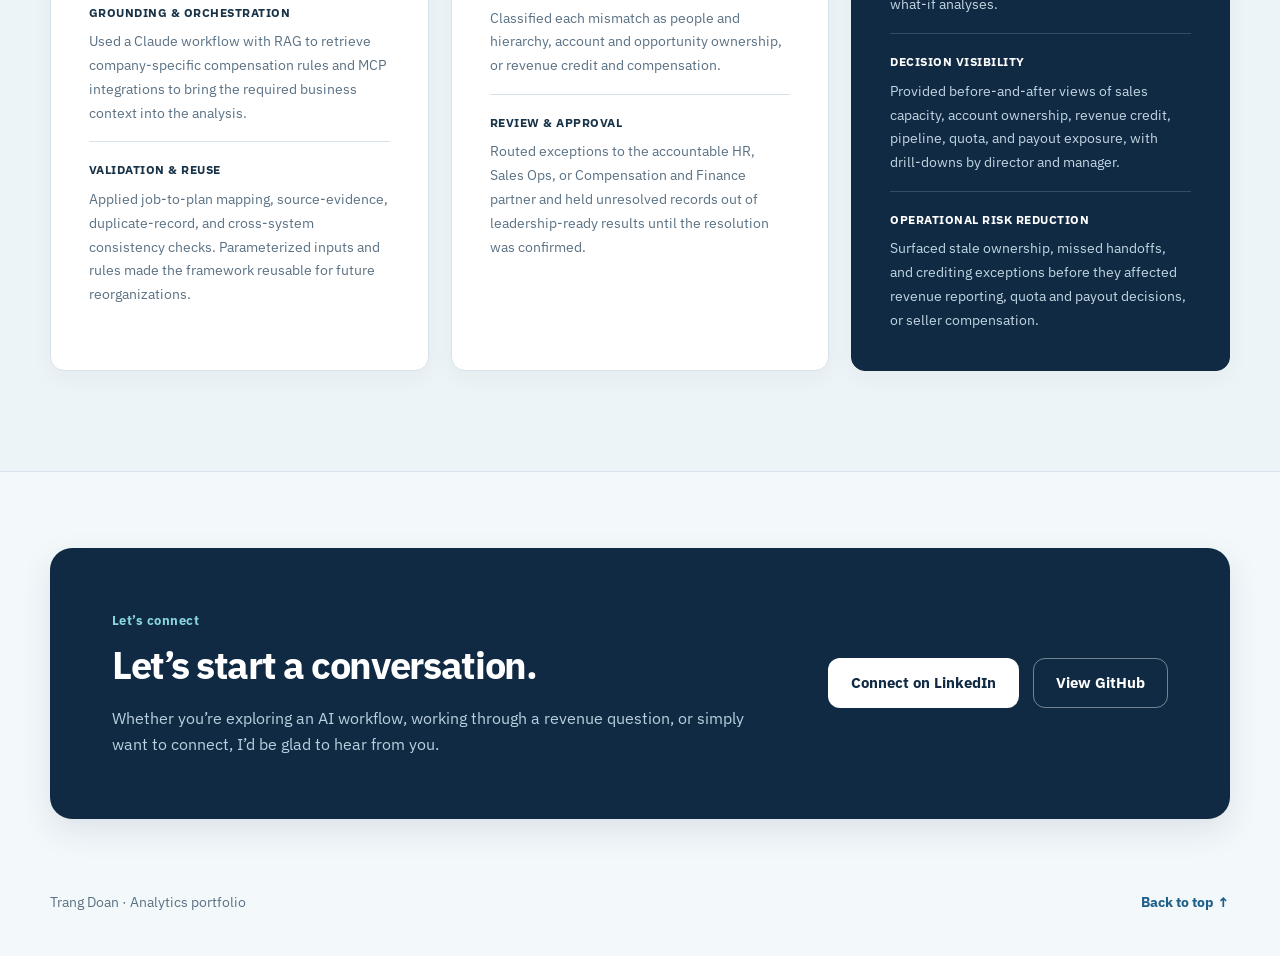
==== commit f8f85eba: "Clarify architecture validation and impact pillars" ====
--- a/work/index.html
+++ b/work/index.html
@@ -91,57 +91,57 @@
 					<div class="case-study-parts">
 						<section class="case-study-part" aria-labelledby="technical-decisions-title">
 							<p class="part-label">01 · Technical architecture decision</p>
-							<h3 id="technical-decisions-title">Build once for an urgent reorg; reuse for future what-if planning</h3>
+							<h3 id="technical-decisions-title">Design a grounded, reusable scenario architecture</h3>
 							<dl>
 								<div>
-									<dt>Evolution</dt>
-									<dd>Built for one urgent reorganization, the model evolved into a reusable Sales Ops framework for evaluating future changes to coverage, credit, quota, and compensation.</dd>
+									<dt>Architecture choice</dt>
+									<dd>Chose a modular scenario layer over reconfiguring the production incentive-compensation platform. This protected live payout processing while keeping the model separate from the system of record.</dd>
 								</div>
 								<div>
-									<dt>Reusable design</dt>
-									<dd>Standardized scenario inputs, business rules, and validation steps made the same framework repeatable across future reorganizations.</dd>
+									<dt>Grounding &amp; orchestration</dt>
+									<dd>Used a Claude workflow with RAG to retrieve company-specific compensation rules and MCP integrations to bring the required business context into the analysis.</dd>
 								</div>
 								<div>
-									<dt>Tradeoff</dt>
-									<dd>The external decision layer stayed fast and flexible, but every scenario still required refreshed source data and expert review.</dd>
+									<dt>Validation &amp; reuse</dt>
+									<dd>Applied job-to-plan mapping, source-evidence, duplicate-record, and cross-system consistency checks. Parameterized inputs and rules made the framework reusable for future reorganizations.</dd>
 								</div>
 							</dl>
 						</section>
 
 						<section class="case-study-part" aria-labelledby="domain-decisions-title">
 							<p class="part-label">02 · Sales Ops validation decision</p>
-							<h3 id="domain-decisions-title">Protect account handoffs and seller credit with governed validation</h3>
+							<h3 id="domain-decisions-title">Validate and resolve Sales Ops exceptions before decisions</h3>
 							<dl>
 								<div>
-									<dt>Operational risk</dt>
-									<dd>Sudden AE and manager departures left stale Salesforce ownership, missed handoffs, and unreliable credit logic.</dd>
+									<dt>Validation logic</dt>
+									<dd>Compared employment status, reporting hierarchy, account and opportunity ownership, deal stage, and credit logic to surface records disrupted by AE and manager departures.</dd>
 								</div>
 								<div>
-									<dt>Validation &amp; routing</dt>
-									<dd>The validation layer surfaced ownership, handoff, and crediting exceptions; classified them as people and hierarchy, account and opportunity ownership, or revenue credit and compensation; and routed each to the appropriate domain expert.</dd>
+									<dt>Exception classification</dt>
+									<dd>Classified each mismatch as people and hierarchy, account and opportunity ownership, or revenue credit and compensation.</dd>
 								</div>
 								<div>
-									<dt>Decision control</dt>
-									<dd>Unresolved exceptions stayed out of leadership-ready results until the accountable HR, Sales Ops, or Compensation and Finance partner confirmed the resolution—helping prevent missed handoffs and over- or under-crediting.</dd>
+									<dt>Review &amp; approval</dt>
+									<dd>Routed exceptions to the accountable HR, Sales Ops, or Compensation and Finance partner and held unresolved records out of leadership-ready results until the resolution was confirmed.</dd>
 								</div>
 							</dl>
 						</section>
 
 						<section class="case-study-part case-study-part-impact" aria-labelledby="case-impact-title">
 							<p class="part-label">03 · Sales &amp; RevOps impact</p>
-							<h3 id="case-impact-title">Turn a two-day response into a reusable planning capability</h3>
+							<h3 id="case-impact-title">Reduce planning cost, improve visibility, and prevent downstream errors</h3>
 							<dl>
 								<div>
-									<dt>Delivery speed</dt>
-									<dd>Delivered the initial scenario model and interactive experience in two days—versus weeks for production-platform reconfiguration—within leadership’s two-week planning window.</dd>
+									<dt>Time &amp; cost avoidance</dt>
+									<dd>Delivered the initial model in two days, avoiding weeks of production-platform configuration and UAT effort and the associated implementation cost. The reusable framework also reduced the effort required for future what-if analyses.</dd>
 								</div>
 								<div>
 									<dt>Decision visibility</dt>
 									<dd>Provided before-and-after views of sales capacity, account ownership, revenue credit, pipeline, quota, and payout exposure, with drill-downs by director and manager.</dd>
 								</div>
 								<div>
-									<dt>Ongoing value</dt>
-									<dd>What began as a one-time analysis became a reusable framework for future reorganizations and recurring leadership what-if questions.</dd>
+									<dt>Operational risk reduction</dt>
+									<dd>Surfaced stale ownership, missed handoffs, and crediting exceptions before they affected revenue reporting, quota and payout decisions, or seller compensation.</dd>
 								</div>
 							</dl>
 						</section>
